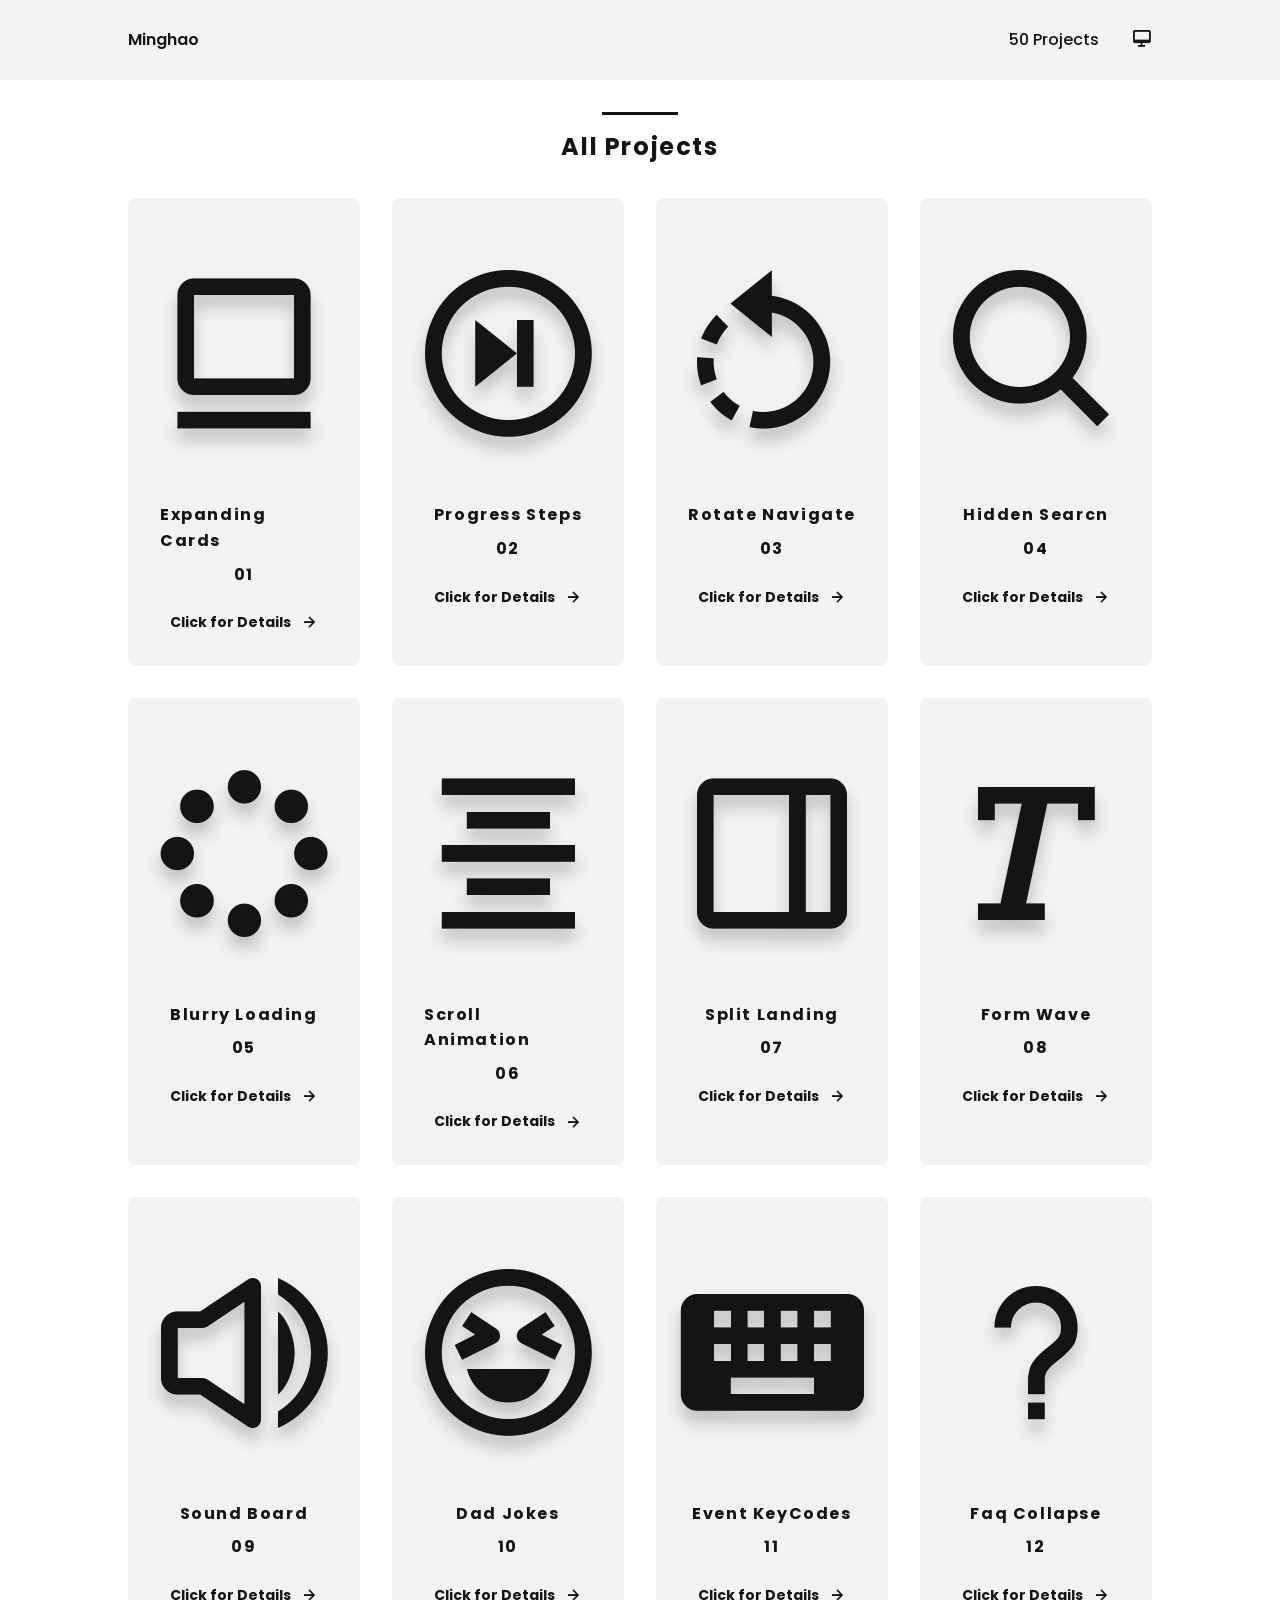
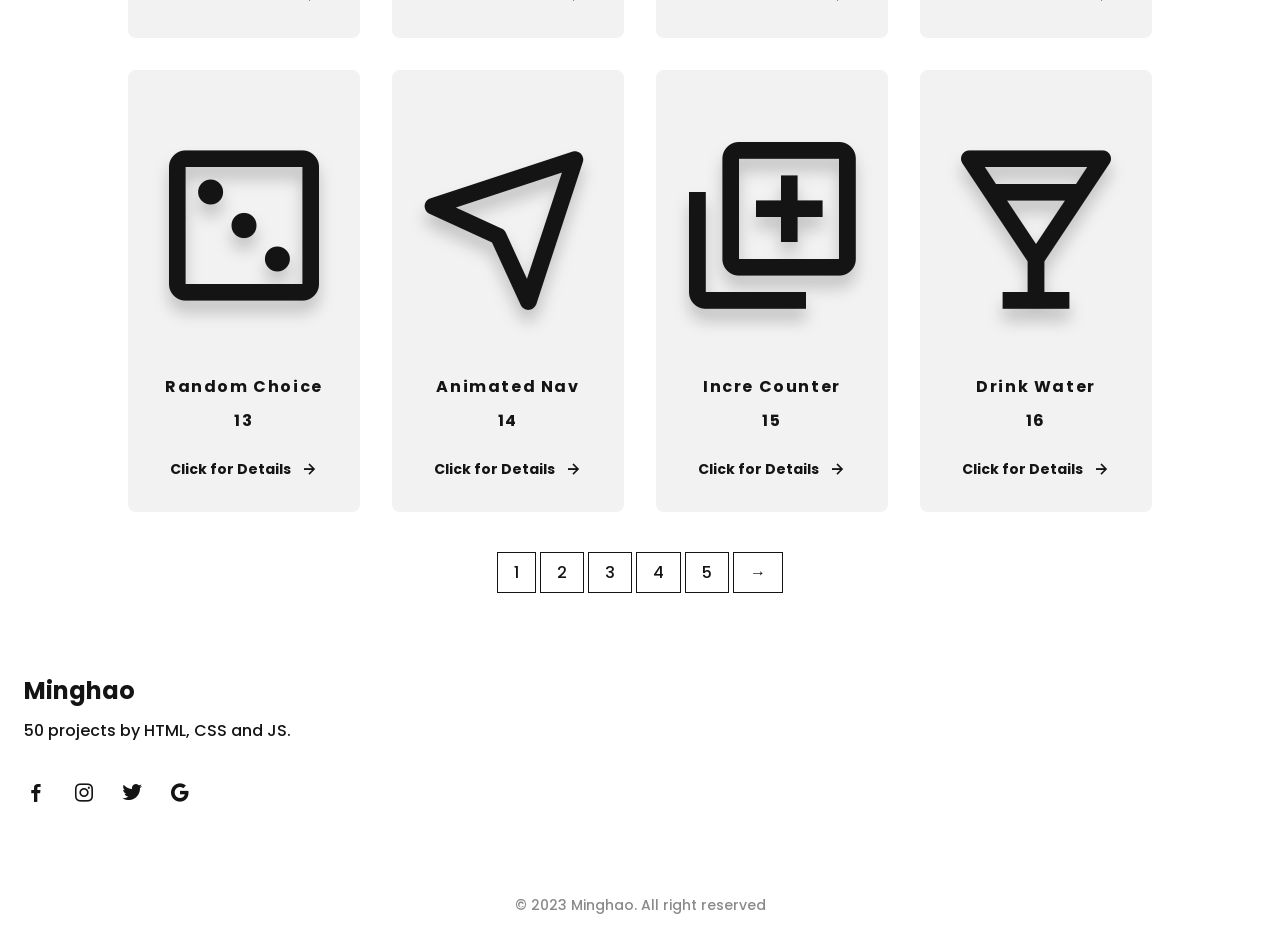
==== index.html @ e859773b "Rename projects.html to index.html" ====
<!DOCTYPE html>
<html lang="en">
  <head>
    <meta charset="UTF-8" />
    <meta name="viewport" content="width=device-width, initial-scale=1.0" />

    <!-- ===== CSS ===== -->
    <link rel="stylesheet" href="assets/css/styles.css" />

    <!-- ===== BOX ICONS ===== -->
    <link
      href="https://cdn.jsdelivr.net/npm/boxicons@2.0.5/css/boxicons.min.css"
      rel="stylesheet"
    />

    <title>Responsive Ecommerce Website Sneakers</title>
  </head>
  <body>
    <!--===== HEADER =====-->
    <header class="header" id="header">
      <nav class="nav grid">
        <div class="nav__toggle" id="nav-toggle">
          <i class="bx bxs-grid"></i>
        </div>

        <a href="#" class="nav__logo">Minghao</a>

        <div class="nav__menu" id="nav-menu">
          <ul class="nav__list">
            <li class="nav__item">
              <a href="#projects" class="nav__link">50 Projects</a>
            </li>
          </ul>
        </div>

        <div class="nav__shop">
          <i class="bx bx-desktop"></i>
        </div>
      </nav>
    </header>

    <main class="main">
      <section class="featured section" id="shop">
        <h2 class="section-title">All Projects</h2>

        <div class="featured__container grid">
          <article class="sneaker">
            <i class="bx bx-card sneaker__img"></i>
            <span class="sneaker__name">Expanding Cards</span>
            <span class="sneaker__preci">01</span>
            <a
              href="./projects/01Expanding Cards/index.html"
              class="button-light sneaker__button"
              >Click for Details
              <i class="bx bx-right-arrow-alt button-icon"></i
            ></a>
          </article>

          <article class="sneaker">
            <i class="bx bx-skip-next-circle sneaker__img"></i>
            <span class="sneaker__name">Progress Steps</span>
            <span class="sneaker__preci">02</span>
            <a
              href="./projects/02Progress Steps/index.html"
              class="button-light sneaker__button"
              >Click for Details
              <i class="bx bx-right-arrow-alt button-icon"></i
            ></a>
          </article>

          <article class="sneaker">
            <i class="bx bx-rotate-left sneaker__img"></i>
            <span class="sneaker__name">Rotate Navigate</span>
            <span class="sneaker__preci">03</span>
            <a
              href="./projects/03Rotating Navigation/index.html"
              class="button-light sneaker__button"
              >Click for Details
              <i class="bx bx-right-arrow-alt button-icon"></i
            ></a>
          </article>

          <article class="sneaker">
            <i class="bx bx-search sneaker__img"></i>
            <span class="sneaker__name">Hidden Searcn</span>
            <span class="sneaker__preci">04</span>
            <a
              href="./projects/04Hidden Searcn/index.html"
              class="button-light sneaker__button"
              >Click for Details
              <i class="bx bx-right-arrow-alt button-icon"></i
            ></a>
          </article>

          <article class="sneaker">
            <i class="bx bx-loader-circle sneaker__img"></i>
            <span class="sneaker__name">Blurry Loading</span>
            <span class="sneaker__preci">05</span>
            <a
              href="./projects/05Blurry Loading/index.html"
              class="button-light sneaker__button"
              >Click for Details
              <i class="bx bx-right-arrow-alt button-icon"></i
            ></a>
          </article>

          <article class="sneaker">
            <i class="bx bx-align-middle sneaker__img"></i>
            <span class="sneaker__name">Scroll Animation</span>
            <span class="sneaker__preci">06</span>
            <a
              href="./projects/06Scroll Animation/index.html"
              class="button-light sneaker__button"
              >Click for Details
              <i class="bx bx-right-arrow-alt button-icon"></i
            ></a>
          </article>

          <article class="sneaker">
            <i class="bx bx-dock-right sneaker__img"></i>
            <span class="sneaker__name">Split Landing</span>
            <span class="sneaker__preci">07</span>
            <a
              href="./projects/07Split Landing Page/index.html"
              class="button-light sneaker__button"
              >Click for Details
              <i class="bx bx-right-arrow-alt button-icon"></i
            ></a>
          </article>

          <article class="sneaker">
            <i class="bx bx-text sneaker__img"></i>
            <span class="sneaker__name">Form Wave</span>
            <span class="sneaker__preci">08</span>
            <a
              href="./projects/08Form Wave/index.html"
              class="button-light sneaker__button"
              >Click for Details
              <i class="bx bx-right-arrow-alt button-icon"></i
            ></a>
          </article>

          <article class="sneaker">
            <i class="bx bx-volume-full sneaker__img"></i>
            <span class="sneaker__name">Sound Board</span>
            <span class="sneaker__preci">09</span>
            <a
              href="./projects/09Sound Board/index.html"
              class="button-light sneaker__button"
              >Click for Details
              <i class="bx bx-right-arrow-alt button-icon"></i
            ></a>
          </article>

          <article class="sneaker">
            <i class="bx bx-laugh sneaker__img"></i>
            <span class="sneaker__name">Dad Jokes</span>
            <span class="sneaker__preci">10</span>
            <a
              href="./projects/10Dad Jokes/index.html"
              class="button-light sneaker__button"
              >Click for Details
              <i class="bx bx-right-arrow-alt button-icon"></i
            ></a>
          </article>

          <article class="sneaker">
            <i class="bx bxs-keyboard sneaker__img"></i>
            <span class="sneaker__name">Event KeyCodes</span>
            <span class="sneaker__preci">11</span>
            <a
              href="./projects/11Event KeyCodes/index.html"
              class="button-light sneaker__button"
              >Click for Details
              <i class="bx bx-right-arrow-alt button-icon"></i
            ></a>
          </article>

          <article class="sneaker">
            <i class="bx bx-question-mark sneaker__img"></i>
            <span class="sneaker__name">Faq Collapse</span>
            <span class="sneaker__preci">12</span>
            <a
              href="./projects/12Faq Collapse/index.html"
              class="button-light sneaker__button"
              >Click for Details
              <i class="bx bx-right-arrow-alt button-icon"></i
            ></a>
          </article>

          <article class="sneaker">
            <i class="bx bx-dice-3 sneaker__img"></i>
            <span class="sneaker__name">Random Choice</span>
            <span class="sneaker__preci">13</span>
            <a
              href="./projects/13Random Choice Picker/index.html"
              class="button-light sneaker__button"
              >Click for Details
              <i class="bx bx-right-arrow-alt button-icon"></i
            ></a>
          </article>
          <article class="sneaker">
            <i class="bx bx-navigation sneaker__img"></i>
            <span class="sneaker__name">Animated Nav</span>
            <span class="sneaker__preci">14</span>
            <a
              href="./projects/14Animated Navigation/index.html"
              class="button-light sneaker__button"
              >Click for Details
              <i class="bx bx-right-arrow-alt button-icon"></i
            ></a>
          </article>
          <article class="sneaker">
            <i class="bx bx-add-to-queue sneaker__img"></i>
            <span class="sneaker__name"> Incre Counter</span>
            <span class="sneaker__preci">15</span>
            <a
              href="./projects/15 Incrementing Counter/index.html"
              class="button-light sneaker__button"
              >Click for Details
              <i class="bx bx-right-arrow-alt button-icon"></i
            ></a>
          </article>
          <article class="sneaker">
            <i class="bx bx-drink sneaker__img"></i>
            <span class="sneaker__name">Drink Water</span>
            <span class="sneaker__preci">16</span>
            <a
              href="./projects/16 Drink Water/index.html"
              class="button-light sneaker__button"
              >Click for Details
              <i class="bx bx-right-arrow-alt button-icon"></i
            ></a>
          </article>
        </div>

        <div class="sneaker__pages bd-grid">
          <div>
            <span class="sneaker__pag">1</span>
            <span class="sneaker__pag">2</span>
            <span class="sneaker__pag">3</span>
            <span class="sneaker__pag">4</span>
            <span class="sneaker__pag">5</span>
            <span class="sneaker__pag">&#8594;</span>
          </div>
        </div>
      </section>
    </main>

    <!--===== FOOTER =====-->
    <footer class="footer section">
      <div class="footer__container bd-grid">
        <div class="footer__box">
          <h3 class="footer__title">Minghao</h3>
          <p class="footer__description">50 projects by HTML, CSS and JS.</p>
        </div>

        <div class="footer__box">
          <a href="#" class="footer__social"><i class="bx bxl-facebook"></i></a>
          <a href="#" class="footer__social"
            ><i class="bx bxl-instagram"></i
          ></a>
          <a href="#" class="footer__social"><i class="bx bxl-twitter"></i></a>
          <a href="#" class="footer__social"><i class="bx bxl-google"></i></a>
        </div>
      </div>
      <p class="footer__copy">&#169; 2023 Minghao. All right reserved</p>
    </footer>

    <!--===== MAIN JS =====-->
    <script src="assets/js/main.js"></script>
  </body>
</html>
---- assets/css/styles.css ----
/*===== GOOGLE FONTS =====*/
@import url("https://fonts.googleapis.com/css2?family=Poppins:wght@400;500;600;700&display=swap");
/*===== VARIABLES CSS =====*/
:root {
  --header-height: 3.5rem;
  /*===== Font weight =====*/
  --font-medium: 500;
  --font-semi-bold: 600;
  --font-bold: 700;
  /*===== Colores =====*/
  --dark-color: #141414;
  --dark-color-light: #8A8A8A;
  --dark-color-lighten: #F2F2F2;
  --white-color: #FFF;
  /*===== Font and typography =====*/
  --body-font: 'Poppins', sans-serif;
  --big-font-size: 1.25rem;
  --bigger-font-size: 1.5rem;
  --biggest-font-size: 2rem;
  --h2-font-size: 1.25rem;
  --normal-font-size: .938rem;
  --smaller-font-size: .813rem;
  /*===== Margenes =====*/
  --mb-1: .5rem;
  --mb-2: 1rem;
  --mb-3: 1.5rem;
  --mb-4: 2rem;
  --mb-5: 2.5rem;
  --mb-6: 3rem;
  /*===== z index =====*/
  --z-fixed: 100;
  /*===== Rotate img =====*/
  --rotate-img: rotate(-30deg);
}

@media screen and (min-width: 768px) {
  :root {
    --big-font-size: 1.5rem;
    --bigger-font-size: 2rem;
    --biggest-font-size: 3rem;
    --normal-font-size: 1rem;
    --smaller-font-size: .875rem;
  }
}

/*===== BASE =====*/
*, ::before, ::after {
  box-sizing: border-box;
}

html {
  scroll-behavior: smooth;
}

body {
  margin: var(--header-height) 0 0 0;
  font-family: var(--body-font);
  font-size: var(--normal-font-size);
  font-weight: var(--font-medium);
  color: var(--dark-color);
  line-height: 1.6;
}

h1, h2, h3, p, ul {
  margin: 0;
}

ul {
  padding: 0;
  list-style: none;
}

a {
  text-decoration: none;
  color: var(--dark-color);
}

img {
  max-width: 100%;
  height: auto;
  display: block;
}

/*===== CLASS CSS ===== */
.section {
  padding: 5rem 0 2rem;
}

.section-title {
  position: relative;
  font-size: var(--big-font-size);
  margin-bottom: var(--mb-4);
  text-align: center;
  letter-spacing: .1rem;
}

.section-title::after {
  position: absolute;
  content: '';
  width: 56px;
  height: 0.18rem;
  top: -1rem;
  left: 0;
  right: 0;
  margin: auto;
  background-color: var(--dark-color);
}

/*===== LAYOUT =====*/
.grid {
  max-width: 1024px;
  display: grid;
  grid-template-columns: 100%;
  column-gap: 2rem;
  width: calc(100% - 2rem);
  margin-left: var(--mb-2);
  margin-right: var(--mb-2);
}

.header {
  width: 100%;
  position: fixed;
  top: 0;
  left: 0;
  z-index: var(--z-fixed);
  background-color: var(--dark-color-lighten);
}

/*===== NAV =====*/
.nav {
  height: var(--header-height);
  display: flex;
  justify-content: space-between;
  align-items: center;
}

@media screen and (max-width: 768px) {
  .nav__menu {
    position: fixed;
    top: var(--header-height);
    left: -100%;
    width: 70%;
    height: 100vh;
    padding: 2rem;
    background-color: var(--white-color);
    transition: .5s;
  }
}

.nav__item {
  margin-bottom: var(--mb-4);
}

.nav__logo {
  font-weight: var(--font-semi-bold);
}

.nav__toggle, .nav__shop {
  font-size: 1.3rem;
  cursor: pointer;
}

/*=== Show menu ===*/
.show {
  left: 0;
}

.active {
  position: relative;
}

.active::before {
  content: '';
  position: absolute;
  bottom: -.5rem;
  left: 45%;
  width: 4px;
  height: 4px;
  background-color: var(--dark-color);
  border-radius: 50%;
}

.scroll-header {
  background-color: var(--white-color);
  box-shadow: 0 2px 4px rgba(0, 0, 0, 0.1);
}

/*===== HOME =====*/
.home {
  background-color: var(--dark-color-lighten);
  overflow: hidden;
  padding: 4rem 0;
}

.home__sneaker {
  position: relative;
  display: flex;
  justify-content: center;
  align-self: center;
}

.home__shape {
  width: 220px;
  height: 220px;
  background-color: var(--dark-color);
  border-radius: 50%;
}

.home__img {
  position: absolute;
  top: 1.5rem;
  max-width: initial;
  width: 275px;
  transform: var(--rotate-img);
}

.home__new {
  display: block;
  font-size: var(--smaller-font-size);
  font-weight: var(--font-semi-bold);
  margin-bottom: var(--mb-2);
}

.home__title {
  font-size: var(--bigger-font-size);
  margin-bottom: var(--mb-1);
}

.home__description {
  margin-bottom: var(--mb-6);
}

/*BUTTONS*/
.button {
  display: inline-block;
  background-color: var(--dark-color);
  color: var(--white-color);
  padding: 1.125rem 2rem;
  font-weight: var(--font-medium);
  border-radius: .5rem;
  transition: .3s;
}

.button:hover {
  transform: translateY(-0.25rem);
}

.button-light {
  display: inline-flex;
  color: var(--dark-color);
  font-weight: var(--font-bold);
  align-items: center;
  font-size: var(--smaller-font-size);
}

.button-icon {
  font-size: 1.25rem;
  margin-left: var(--mb-1);
  transition: .3s;
}

.button-light:hover .button-icon {
  transform: translateX(0.25rem);
}

/*===== FEATURED=====*/
.featured__container {
  row-gap: 2rem;
  grid-template-columns: repeat(auto-fit, minmax(220px, 1fr));
}

.sneaker {
  position: relative;
  display: flex;
  flex-direction: column;
  align-items: center;
  padding: 2rem;
  background-color: var(--dark-color-lighten);
  border-radius: .5rem;
  transition: .4s;
  overflow: hidden;
  /*Shop*/
}

.sneaker:hover {
  height: 100%;
  transform: translateY(-0.5rem);
}

.sneaker__sale {
  position: absolute;
  left: .5rem;
  background-color: var(--dark-color);
  color: var(--white-color);
  padding: .25rem .5rem;
  border-radius: .25rem;
  font-size: var(--h2-font-size);
  transform: rotate(-90deg);
  letter-spacing: .1rem;
}

.sneaker__img {
  margin-top: var(--mb-3);
  margin-bottom: var(--mb-6);
  filter: drop-shadow(0 12px 8px rgba(0, 0, 0, 0.2));
  font-size: 200px;
}

.sneaker__name, .sneaker__preci {
  font-size: var(--normal-font-size);
  letter-spacing: .1rem;
  font-weight: var(--font-bold);
}

.sneaker__name {
  margin-bottom: var(--mb-1);
}

.sneaker__preci {
  margin-bottom: var(--mb-3);
}

.sneaker__pages {
  margin-top: var(--mb-6);
  position: absolute;
  left: 50%;
  transform: translateX(-50%);
}

.sneaker__pag {
  padding: .5rem 1rem;
  border: 1px solid var(--dark-color);
  cursor: pointer;
}

.sneaker__pag:hover {
  background-color: var(--dark-color);
  color: var(--white-color);
}

/*===== COLLECTION =====*/
.collection__container {
  row-gap: 2rem;
  justify-content: center;
}

.collection__card {
  position: relative;
  display: flex;
  height: 328px;
  background-color: var(--dark-color-lighten);
  padding: 2rem;
  border-radius: .5rem;
  transition: .3s;
}

.collection__card:hover {
  transform: translateY(-0.5rem);
}

.collection__data {
  align-self: flex-end;
}

.collection__img {
  position: absolute;
  top: 0;
  right: 0;
  width: 230px;
}

.collection__name {
  font-size: var(--bigger-font-size);
  margin-bottom: .25rem;
}

.collection__description {
  margin-bottom: var(--mb-2);
}

/*===== WOMEN SNEAKERS =====*/
.women__container {
  row-gap: 2rem;
  grid-template-columns: repeat(auto-fit, minmax(220px, 1fr));
}

/*===== OFFER =====*/
.offer__container {
  grid-template-columns: 55% 45%;
  column-gap: 0;
  background-color: var(--dark-color-lighten);
  border-radius: .5rem;
  justify-content: center;
}

.offer__data {
  padding: 4rem 0 4rem 1.5rem;
}

.offer__title {
  font-size: var(--biggest-font-size);
  margin-bottom: .25rem;
}

.offer__description {
  margin-bottom: var(--mb-3);
}

.offer__img {
  width: 153px;
}

/*===== NEW COLLECTION  =====*/
.new__container {
  row-gap: 2rem;
}

.new__mens {
  display: flex;
  flex-direction: column;
  justify-content: center;
  background-color: var(--dark-color-lighten);
  border-radius: .5rem;
  padding: 2rem;
}

.new__mens-img {
  width: 276px;
  margin-bottom: var(--mb-3);
}

.new__title {
  font-size: var(--bigger-font-size);
  margin-bottom: .25rem;
}

.new__preci {
  display: block;
  margin-bottom: var(--mb-3);
}

.new__sneaker {
  display: grid;
  gap: 1.5rem;
  grid-template-columns: repeat(auto-fit, minmax(220px, 1fr));
}

.new__sneaker-card {
  position: relative;
  padding: 3.5rem 1.5rem;
  background-color: var(--dark-color-lighten);
  border-radius: .5rem;
  overflow: hidden;
  display: flex;
  justify-content: center;
}

.new__sneaker-card:hover .new__sneaker-overlay {
  bottom: 0;
}

.new__sneaker-img {
  width: 220px;
}

.new__sneaker-overlay {
  position: absolute;
  left: 0;
  bottom: -100%;
  width: 100%;
  height: 100%;
  display: flex;
  justify-content: center;
  align-items: center;
  background: rgba(138, 138, 138, 0.3);
  transition: .3s;
}

/*===== NEWSLETTER =====*/
.newsletter__container {
  background-color: var(--dark-color);
  color: var(--white-color);
  padding: 2rem .5rem;
  border-radius: .5rem;
  text-align: center;
}

.newsletter__title {
  font-size: var(--bigger-font-size);
  margin-bottom: var(--mb-2);
}

.newsletter__description {
  margin-bottom: var(--mb-5);
}

.newsletter__subscribe {
  display: flex;
  column-gap: .5rem;
  background-color: var(--white-color);
  padding: .5rem;
  border-radius: .5rem;
}

.newsletter__input {
  outline: none;
  border: none;
  width: 90%;
  font-size: var(--normal-font-size);
}

.newsletter ::placeholder {
  color: var(--dark-color);
  font-family: var(--body-font);
  font-size: var(--normal-font-size);
  font-weight: var(--font-semi-bold);
}

/*===== FOOTER =====*/
.footer__container {
  grid-template-columns: repeat(auto-fit, minmax(220px, 1fr));
  margin-left: 1.5rem;
}

.footer__box {
  margin-bottom: var(--mb-4);
}

.footer__title {
  font-size: var(--big-font-size);
  margin-bottom: var(--mb-1);
}

.footer__link {
  display: block;
  width: max-content;
  margin-bottom: var(--mb-1);
}

.footer__social {
  font-size: 1.5rem;
  margin-right: 1.25rem;
}

.footer__copy {
  padding-top: 3rem;
  font-size: var(--smaller-font-size);
  color: var(--dark-color-light);
  text-align: center;
}

/* ===== MEDIA QUERIES=====*/
@media screen and (min-width: 576px) {
  .collection__container {
    grid-template-columns: 415px;
  }
  .collection__img {
    width: 260px;
  }
  .offer__container {
    grid-template-columns: max-content max-content;
    column-gap: 3rem;
  }
  .offer__data {
    text-align: center;
  }
  .new__mens {
    align-items: center;
  }
}

@media screen and (min-width: 768px) {
  body {
    margin: 0;
  }
  .section {
    padding: 8rem 0 2rem;
  }
  .section-title::after {
    width: 76px;
  }
  .nav {
    height: calc(var(--header-height) + 1.5rem);
  }
  .nav__menu {
    margin-left: auto;
  }
  .nav__list {
    display: flex;
  }
  .nav__item {
    margin-left: var(--mb-6);
    margin-bottom: 0;
  }
  .nav__toggle {
    display: none;
  }
  .home {
    padding: 8rem 0;
  }
  .home__container {
    grid-template-columns: max-content max-content;
    justify-content: center;
    align-items: center;
  }
  .home__sneaker {
    order: 1;
  }
  .home__shape {
    width: 376px;
    height: 376px;
  }
  .home__img {
    width: 470px;
    top: 3.5rem;
    right: 0;
    left: -3rem;
  }
  .newsletter__container {
    grid-template-columns: max-content max-content;
    justify-content: center;
    align-items: center;
    padding: 4.5rem 2rem;
    column-gap: 3rem;
  }
  .newsletter__description {
    margin-bottom: 0;
  }
  .newsletter__subscribe {
    width: 360px;
    height: max-content;
  }
}

@media screen and (min-width: 1024px) {
  .grid {
    margin-left: auto;
    margin-right: auto;
  }
  .home {
    padding: 10rem 0;
  }
  .home__container {
    column-gap: 8rem;
  }
  .collection__container {
    grid-template-columns: repeat(2, 415px);
  }
  .new__container {
    grid-template-columns: max-content 1fr;
  }
  .new__mens {
    align-items: initial;
    justify-content: flex-end;
    padding: 4rem 2rem;
  }
  .new__mens-img {
    margin-bottom: var(--mb-6);
  }
}
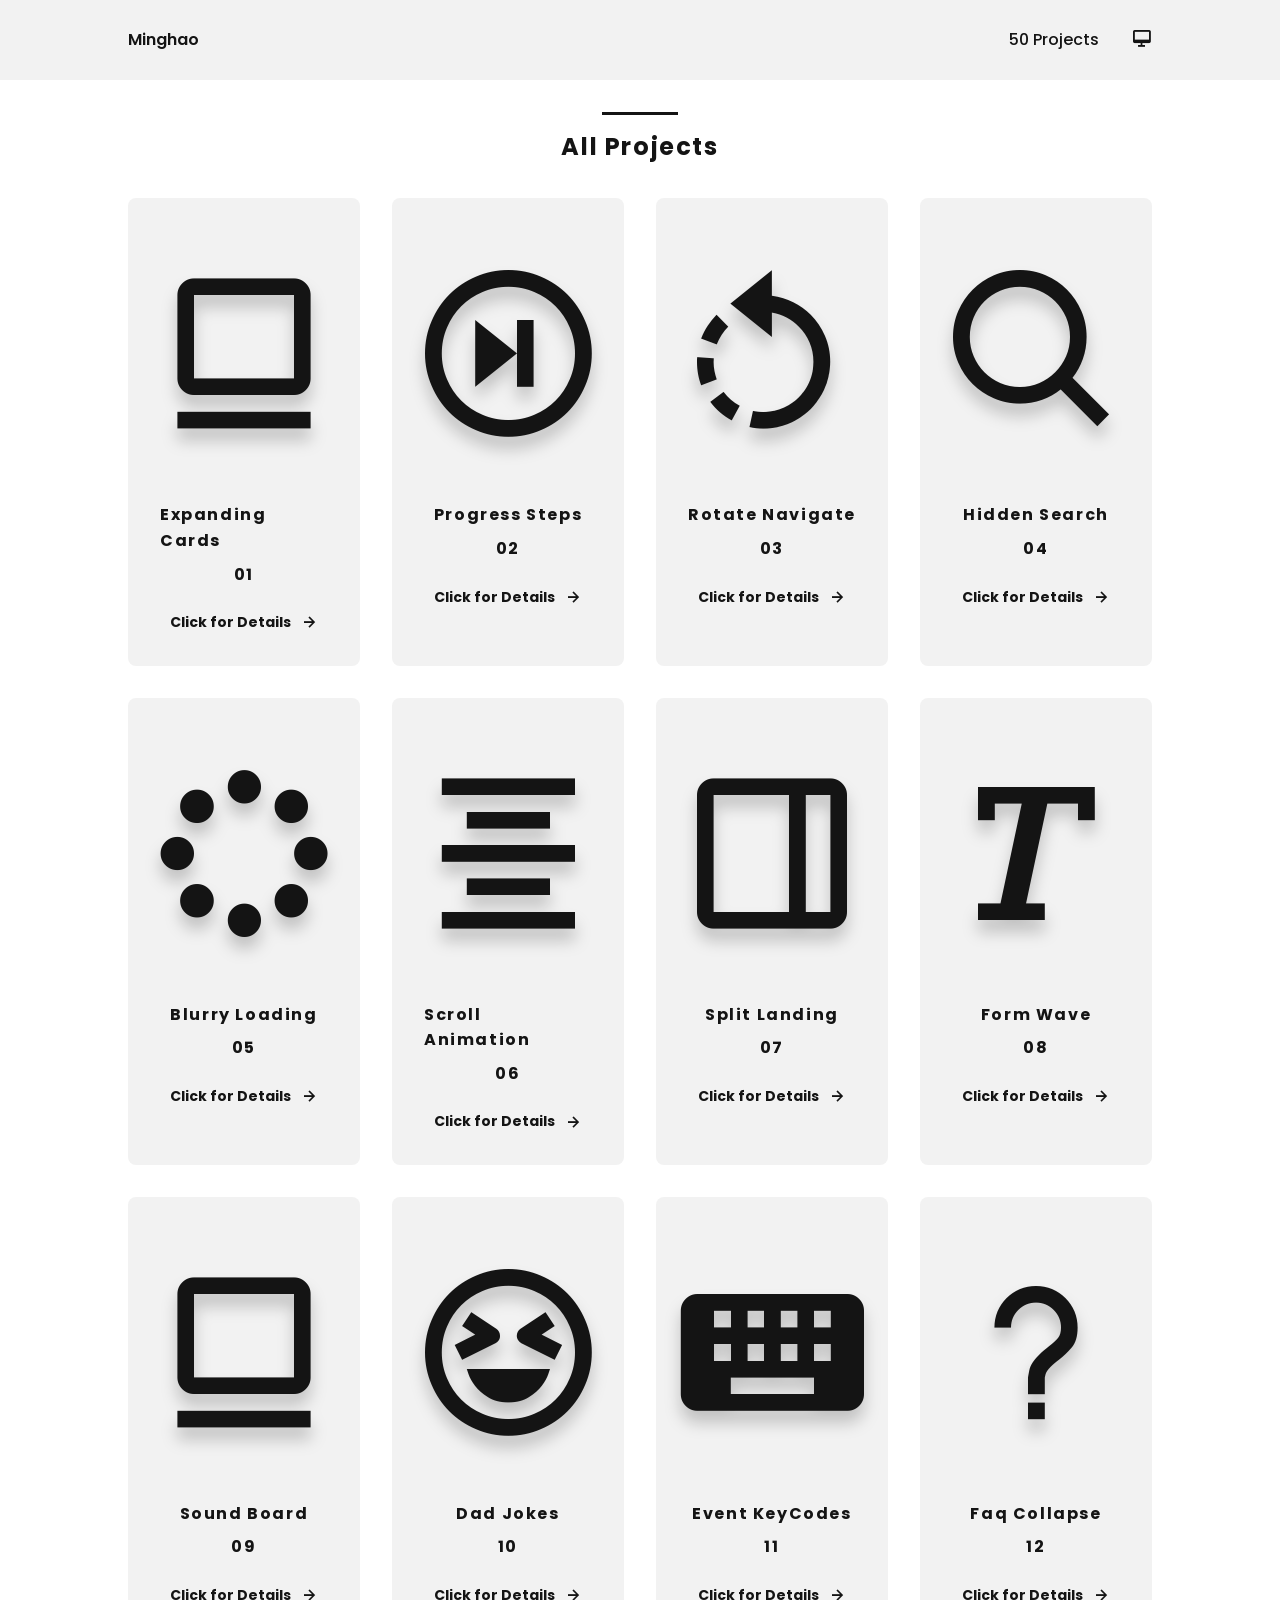
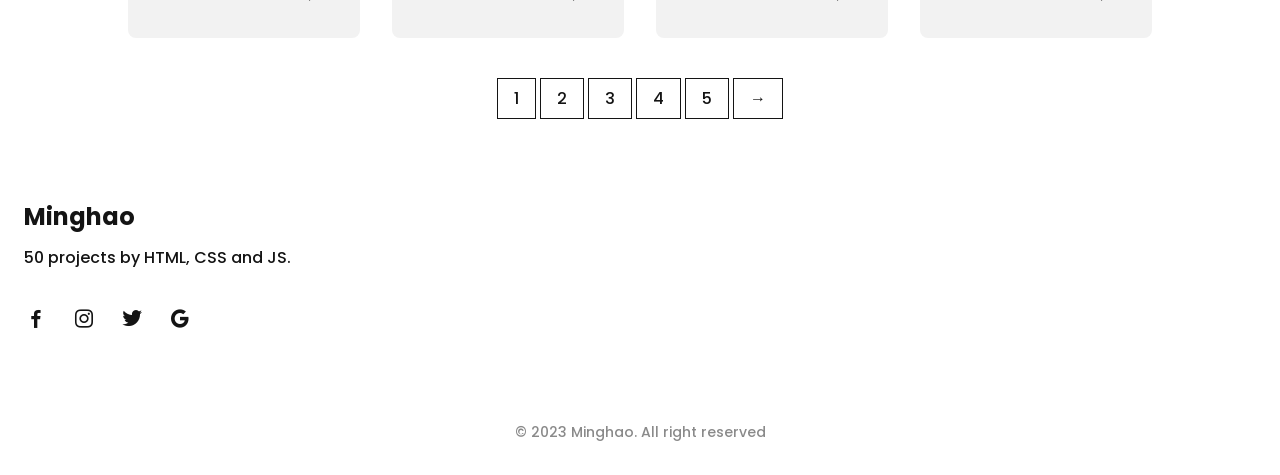
==== commit 2395c964: "Change structure" ====
--- a/index.html
+++ b/index.html
@@ -9,7 +9,7 @@
 
     <!-- ===== BOX ICONS ===== -->
     <link
-      href="https://cdn.jsdelivr.net/npm/boxicons@2.0.5/css/boxicons.min.css"
+      href="https://unpkg.com/boxicons@2.1.4/css/boxicons.min.css"
       rel="stylesheet"
     />
 
@@ -43,196 +43,7 @@
       <section class="featured section" id="shop">
         <h2 class="section-title">All Projects</h2>
 
-        <div class="featured__container grid">
-          <article class="sneaker">
-            <i class="bx bx-card sneaker__img"></i>
-            <span class="sneaker__name">Expanding Cards</span>
-            <span class="sneaker__preci">01</span>
-            <a
-              href="./projects/01Expanding Cards/index.html"
-              class="button-light sneaker__button"
-              >Click for Details
-              <i class="bx bx-right-arrow-alt button-icon"></i
-            ></a>
-          </article>
-
-          <article class="sneaker">
-            <i class="bx bx-skip-next-circle sneaker__img"></i>
-            <span class="sneaker__name">Progress Steps</span>
-            <span class="sneaker__preci">02</span>
-            <a
-              href="./projects/02Progress Steps/index.html"
-              class="button-light sneaker__button"
-              >Click for Details
-              <i class="bx bx-right-arrow-alt button-icon"></i
-            ></a>
-          </article>
-
-          <article class="sneaker">
-            <i class="bx bx-rotate-left sneaker__img"></i>
-            <span class="sneaker__name">Rotate Navigate</span>
-            <span class="sneaker__preci">03</span>
-            <a
-              href="./projects/03Rotating Navigation/index.html"
-              class="button-light sneaker__button"
-              >Click for Details
-              <i class="bx bx-right-arrow-alt button-icon"></i
-            ></a>
-          </article>
-
-          <article class="sneaker">
-            <i class="bx bx-search sneaker__img"></i>
-            <span class="sneaker__name">Hidden Searcn</span>
-            <span class="sneaker__preci">04</span>
-            <a
-              href="./projects/04Hidden Searcn/index.html"
-              class="button-light sneaker__button"
-              >Click for Details
-              <i class="bx bx-right-arrow-alt button-icon"></i
-            ></a>
-          </article>
-
-          <article class="sneaker">
-            <i class="bx bx-loader-circle sneaker__img"></i>
-            <span class="sneaker__name">Blurry Loading</span>
-            <span class="sneaker__preci">05</span>
-            <a
-              href="./projects/05Blurry Loading/index.html"
-              class="button-light sneaker__button"
-              >Click for Details
-              <i class="bx bx-right-arrow-alt button-icon"></i
-            ></a>
-          </article>
-
-          <article class="sneaker">
-            <i class="bx bx-align-middle sneaker__img"></i>
-            <span class="sneaker__name">Scroll Animation</span>
-            <span class="sneaker__preci">06</span>
-            <a
-              href="./projects/06Scroll Animation/index.html"
-              class="button-light sneaker__button"
-              >Click for Details
-              <i class="bx bx-right-arrow-alt button-icon"></i
-            ></a>
-          </article>
-
-          <article class="sneaker">
-            <i class="bx bx-dock-right sneaker__img"></i>
-            <span class="sneaker__name">Split Landing</span>
-            <span class="sneaker__preci">07</span>
-            <a
-              href="./projects/07Split Landing Page/index.html"
-              class="button-light sneaker__button"
-              >Click for Details
-              <i class="bx bx-right-arrow-alt button-icon"></i
-            ></a>
-          </article>
-
-          <article class="sneaker">
-            <i class="bx bx-text sneaker__img"></i>
-            <span class="sneaker__name">Form Wave</span>
-            <span class="sneaker__preci">08</span>
-            <a
-              href="./projects/08Form Wave/index.html"
-              class="button-light sneaker__button"
-              >Click for Details
-              <i class="bx bx-right-arrow-alt button-icon"></i
-            ></a>
-          </article>
-
-          <article class="sneaker">
-            <i class="bx bx-volume-full sneaker__img"></i>
-            <span class="sneaker__name">Sound Board</span>
-            <span class="sneaker__preci">09</span>
-            <a
-              href="./projects/09Sound Board/index.html"
-              class="button-light sneaker__button"
-              >Click for Details
-              <i class="bx bx-right-arrow-alt button-icon"></i
-            ></a>
-          </article>
-
-          <article class="sneaker">
-            <i class="bx bx-laugh sneaker__img"></i>
-            <span class="sneaker__name">Dad Jokes</span>
-            <span class="sneaker__preci">10</span>
-            <a
-              href="./projects/10Dad Jokes/index.html"
-              class="button-light sneaker__button"
-              >Click for Details
-              <i class="bx bx-right-arrow-alt button-icon"></i
-            ></a>
-          </article>
-
-          <article class="sneaker">
-            <i class="bx bxs-keyboard sneaker__img"></i>
-            <span class="sneaker__name">Event KeyCodes</span>
-            <span class="sneaker__preci">11</span>
-            <a
-              href="./projects/11Event KeyCodes/index.html"
-              class="button-light sneaker__button"
-              >Click for Details
-              <i class="bx bx-right-arrow-alt button-icon"></i
-            ></a>
-          </article>
-
-          <article class="sneaker">
-            <i class="bx bx-question-mark sneaker__img"></i>
-            <span class="sneaker__name">Faq Collapse</span>
-            <span class="sneaker__preci">12</span>
-            <a
-              href="./projects/12Faq Collapse/index.html"
-              class="button-light sneaker__button"
-              >Click for Details
-              <i class="bx bx-right-arrow-alt button-icon"></i
-            ></a>
-          </article>
-
-          <article class="sneaker">
-            <i class="bx bx-dice-3 sneaker__img"></i>
-            <span class="sneaker__name">Random Choice</span>
-            <span class="sneaker__preci">13</span>
-            <a
-              href="./projects/13Random Choice Picker/index.html"
-              class="button-light sneaker__button"
-              >Click for Details
-              <i class="bx bx-right-arrow-alt button-icon"></i
-            ></a>
-          </article>
-          <article class="sneaker">
-            <i class="bx bx-navigation sneaker__img"></i>
-            <span class="sneaker__name">Animated Nav</span>
-            <span class="sneaker__preci">14</span>
-            <a
-              href="./projects/14Animated Navigation/index.html"
-              class="button-light sneaker__button"
-              >Click for Details
-              <i class="bx bx-right-arrow-alt button-icon"></i
-            ></a>
-          </article>
-          <article class="sneaker">
-            <i class="bx bx-add-to-queue sneaker__img"></i>
-            <span class="sneaker__name"> Incre Counter</span>
-            <span class="sneaker__preci">15</span>
-            <a
-              href="./projects/15 Incrementing Counter/index.html"
-              class="button-light sneaker__button"
-              >Click for Details
-              <i class="bx bx-right-arrow-alt button-icon"></i
-            ></a>
-          </article>
-          <article class="sneaker">
-            <i class="bx bx-drink sneaker__img"></i>
-            <span class="sneaker__name">Drink Water</span>
-            <span class="sneaker__preci">16</span>
-            <a
-              href="./projects/16 Drink Water/index.html"
-              class="button-light sneaker__button"
-              >Click for Details
-              <i class="bx bx-right-arrow-alt button-icon"></i
-            ></a>
-          </article>
-        </div>
+        <div class="featured__container grid"></div>
 
         <div class="sneaker__pages bd-grid">
           <div>
@@ -268,6 +79,6 @@
     </footer>
 
     <!--===== MAIN JS =====-->
-    <script src="assets/js/main.js"></script>
+    <script type="module" src="assets/js/main.js"></script>
   </body>
 </html>
